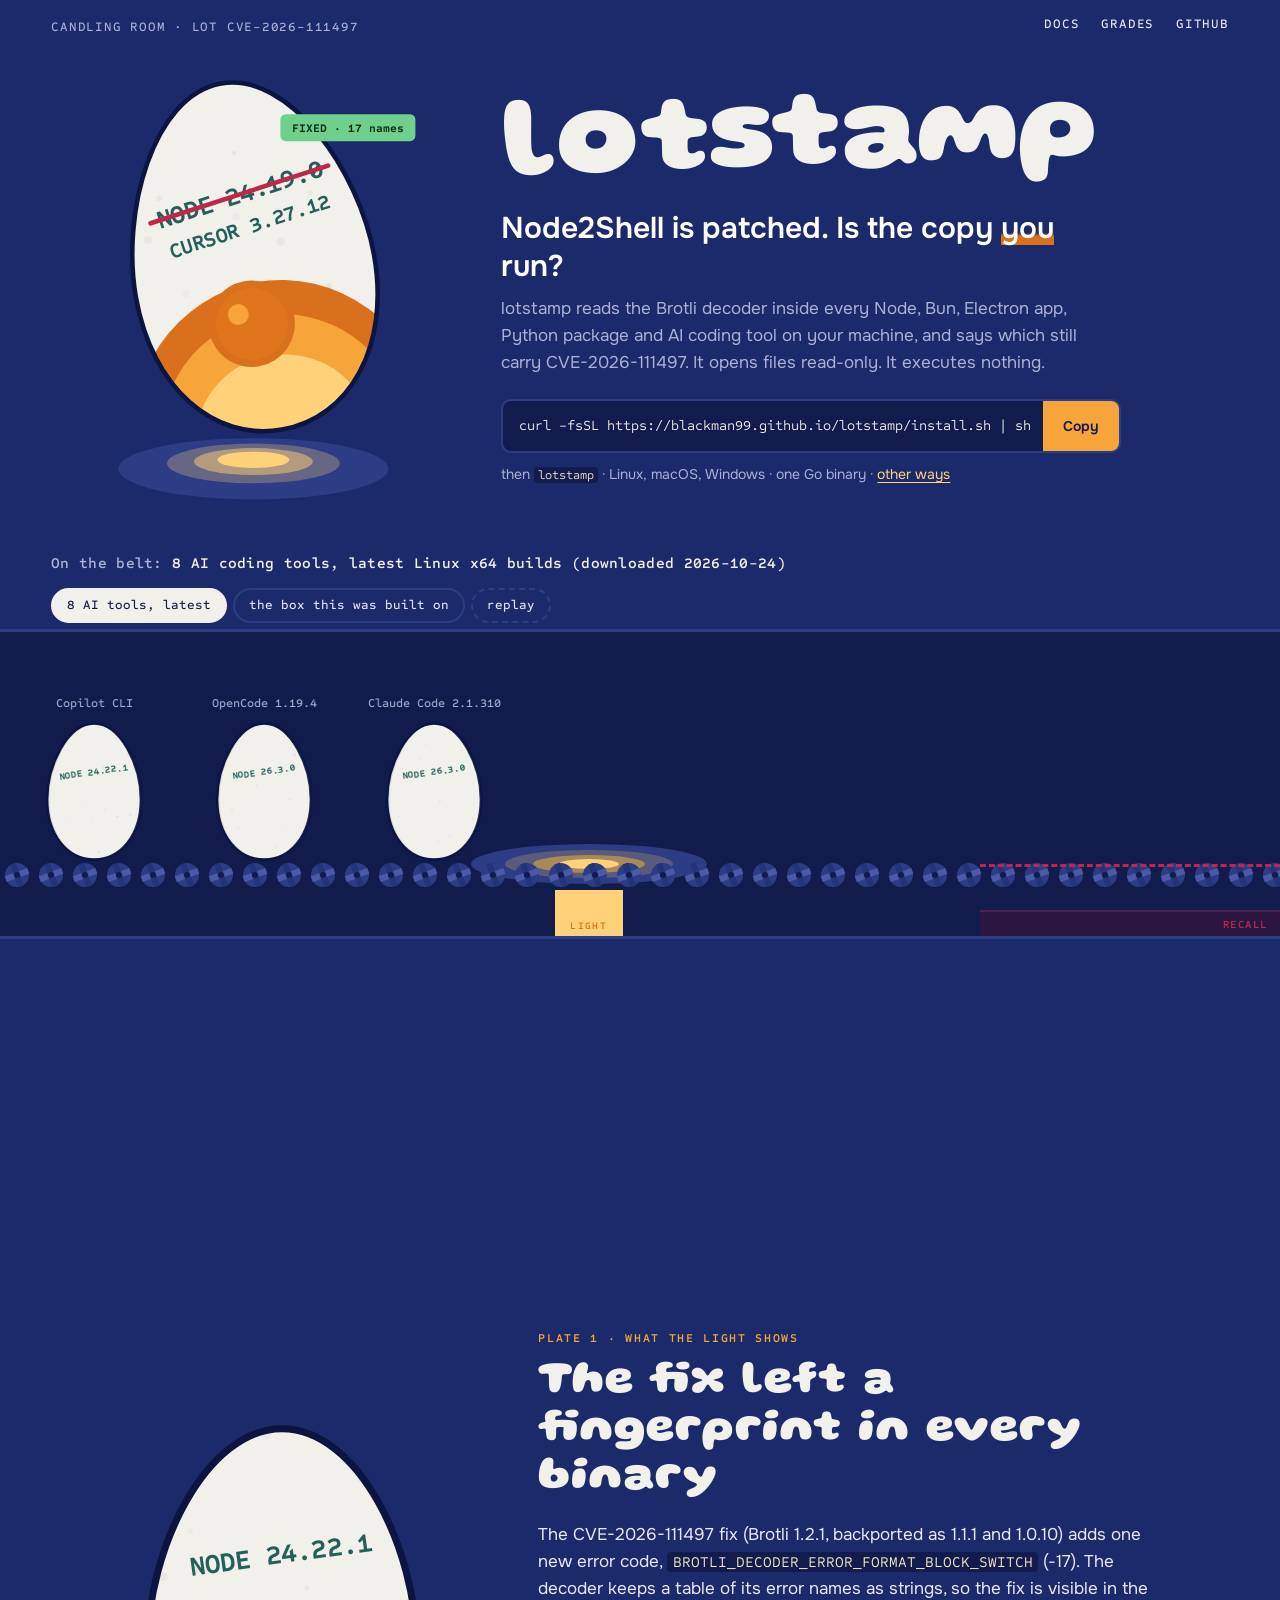
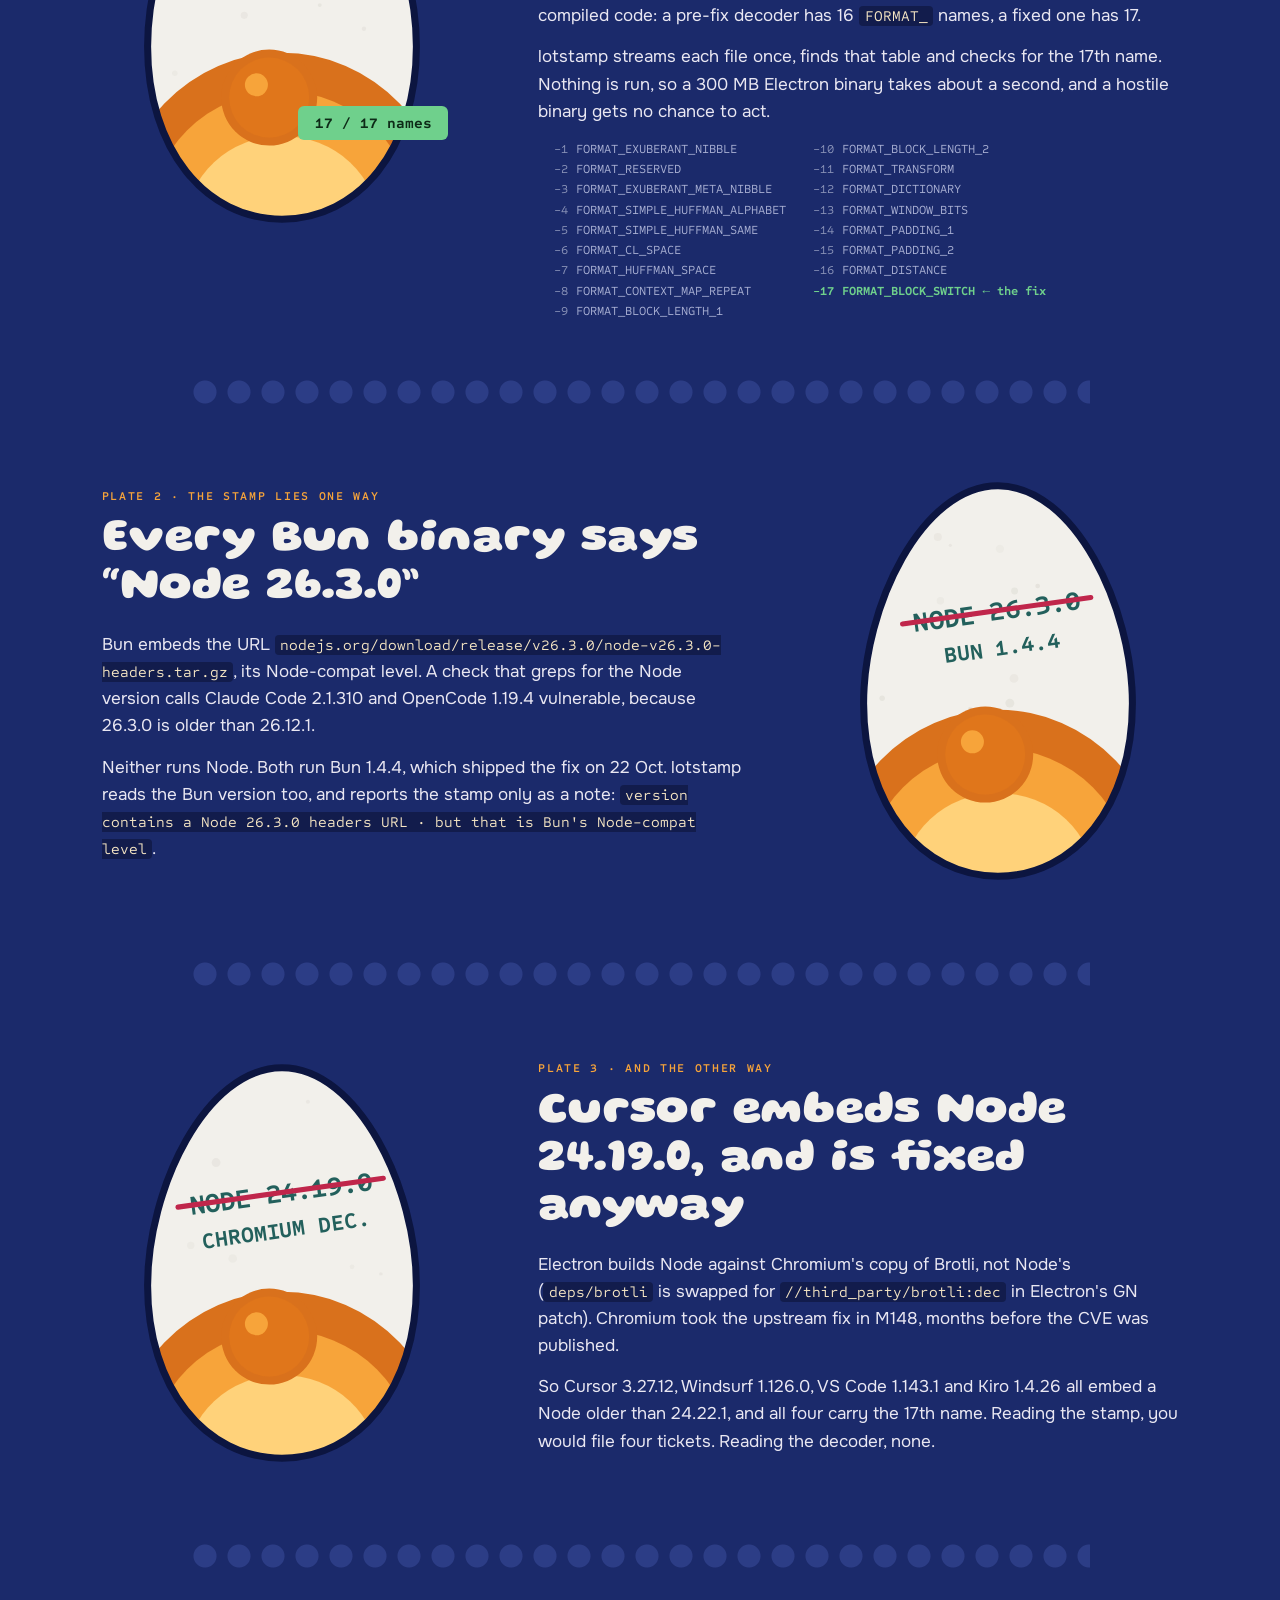
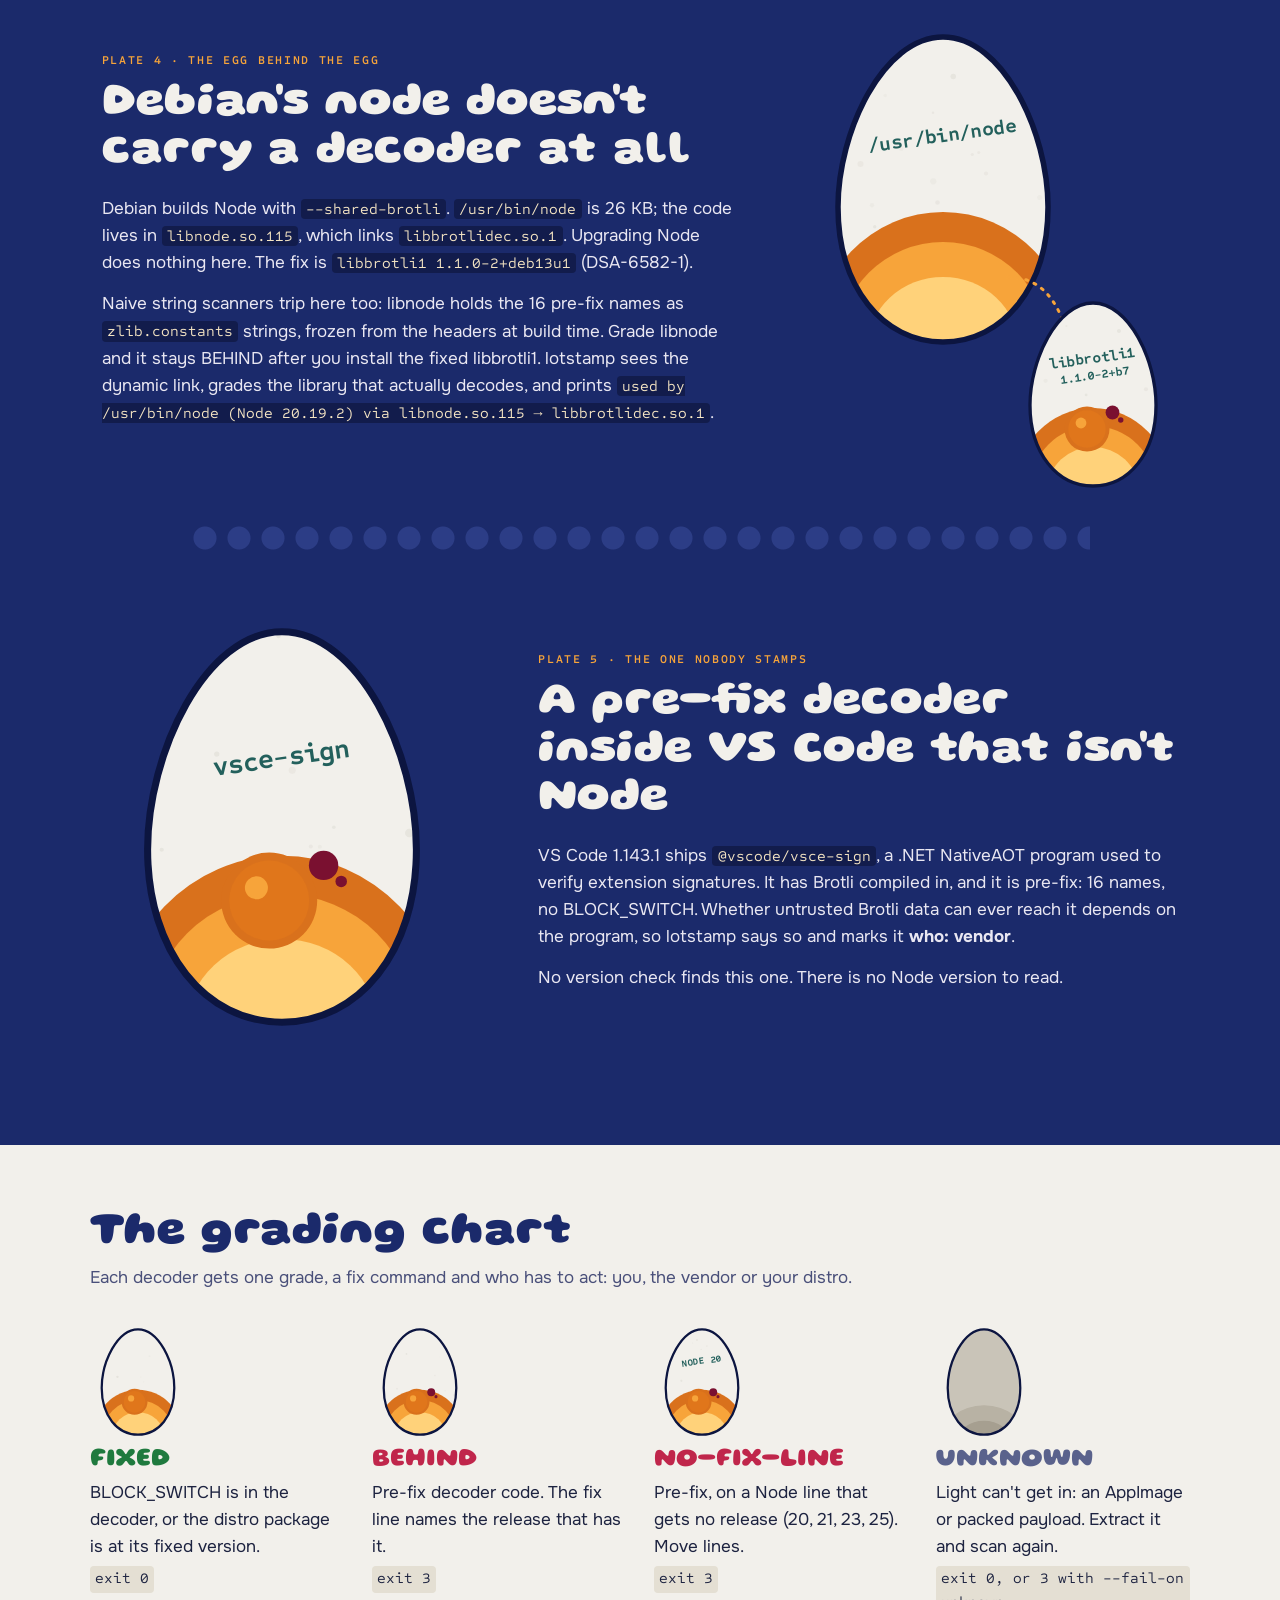
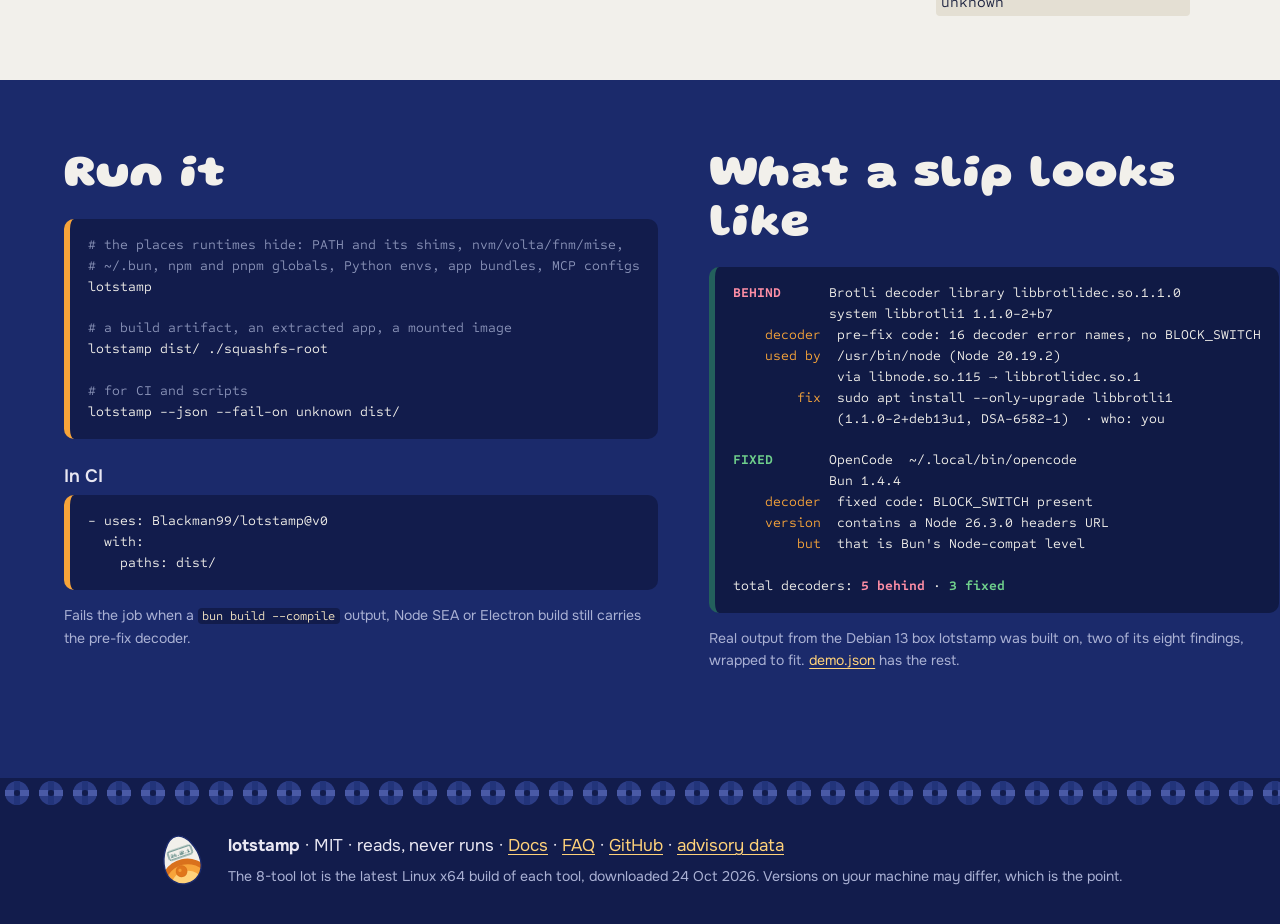
==== site/index.html @ 24ef2138 "site: candling landing with belt, plates and recall tray" ====
<!doctype html>
<html lang="en">
<head>
<meta charset="utf-8">
<meta name="viewport" content="width=device-width,initial-scale=1">
<title>lotstamp: which copy of the Brotli decoder still carries CVE-2026-111497?</title>
<meta name="description" content="A single Go binary that reads the Brotli decoder inside every Node, Bun, Electron app, Python package and AI coding tool on your machine and says which still carry CVE-2026-111497 (Node2Shell). It never executes them.">
<link rel="canonical" href="https://blackman99.github.io/lotstamp/">
<link rel="icon" href="img/favicon.svg" type="image/svg+xml">
<link rel="apple-touch-icon" href="img/logo-512.png">
<meta name="theme-color" content="#1b2a6b">
<meta property="og:type" content="website">
<meta property="og:site_name" content="lotstamp">
<meta property="og:title" content="lotstamp: version strings said 6 of 8 AI tools were exposed. The decoder said 0.">
<meta property="og:description" content="Reads the Brotli decoder inside every Node, Bun, Electron app and AI coding tool on your machine and tells you which still carry CVE-2026-111497. Executes nothing.">
<meta property="og:url" content="https://blackman99.github.io/lotstamp/">
<meta property="og:image" content="https://blackman99.github.io/lotstamp/og.png">
<meta property="og:image:width" content="1200">
<meta property="og:image:height" content="630">
<meta property="og:image:alt" content="Eggs on a candling belt. Each is stamped with a Node version; held over the light, the stamp NODE 24.19.0 turns out clean and a Bun 1.4.3 egg shows a blood spot.">
<meta name="twitter:card" content="summary_large_image">
<meta name="twitter:title" content="lotstamp: version strings said 6 of 8 AI tools were exposed. The decoder said 0.">
<meta name="twitter:description" content="Reads the Brotli decoder inside every runtime and AI coding tool on your machine. CVE-2026-111497, without executing anything.">
<meta name="twitter:image" content="https://blackman99.github.io/lotstamp/og.png">
<meta name="twitter:image:alt" content="Eggs on a candling belt, stamped with Node versions, graded by what the light shows inside.">
<link rel="preload" href="fonts/Gluten.woff2" as="font" type="font/woff2" crossorigin>
<link rel="preload" href="fonts/Onest.woff2" as="font" type="font/woff2" crossorigin>
<link rel="preload" href="fonts/SometypeMono.woff2" as="font" type="font/woff2" crossorigin>
<link rel="stylesheet" href="style.css">
</head>
<body>
<a class="skip" href="#main">Skip to content</a>

<header class="room">
  <div class="topbar">
    <span class="bay">Candling room · lot CVE-2026-111497</span>
    <nav aria-label="site"><a href="docs/">Docs</a><a href="#grades">Grades</a><a href="https://github.com/Blackman99/lotstamp">GitHub</a></nav>
  </div>

  <div class="hero">
    <div class="bigegg" aria-hidden="true">
      <svg viewBox="0 0 400 500" id="bigegg"></svg>
    </div>
    <div class="pitch">
      <h1><span class="sr">lotstamp</span><span aria-hidden="true">lotstamp</span></h1>
      <p class="say">Node2Shell is patched. Is the copy <em>you</em> run?</p>
      <p class="sub">lotstamp reads the Brotli decoder inside every Node, Bun, Electron app, Python package and AI coding tool on your machine, and says which still carry CVE-2026-111497. It opens files read-only. It executes nothing.</p>
      <div class="cmd"><code id="installcmd">curl -fsSL https://blackman99.github.io/lotstamp/install.sh | sh</code><button type="button" data-copy="installcmd">Copy</button></div>
      <p class="hint">then <code>lotstamp</code> · Linux, macOS, Windows · one Go binary · <a href="docs/#install">other ways</a></p>
    </div>
  </div>

  <section class="belt-wrap" aria-labelledby="belttitle">
    <div class="belt-head">
      <h2 id="belttitle" class="belt-title">On the belt: <span id="settitle">8 AI coding tools, latest Linux x64 builds</span></h2>
      <div class="switch" role="group" aria-label="which lot">
        <button type="button" data-set="tools" aria-pressed="true">8 AI tools, latest</button>
        <button type="button" data-set="box" aria-pressed="false">the box this was built on</button>
        <button type="button" id="replay" class="replay">replay</button>
      </div>
    </div>
    <div class="belt" id="belt">
      <svg class="halo" viewBox="0 0 240 60" aria-hidden="true"><ellipse cx="120" cy="40" rx="118" ry="20" fill="#2c3d86"/><ellipse cx="120" cy="40" rx="84" ry="14" fill="#5a5a7a"/><ellipse cx="120" cy="40" rx="56" ry="9" fill="#a88a5a"/><ellipse cx="120" cy="40" rx="30" ry="5" fill="#ffd27a"/></svg>
      <div class="eggs" id="eggs"></div>
      <svg class="rollers" id="rollers" aria-hidden="true"></svg>
      <div class="slot" aria-hidden="true"><span>light</span></div>
      <div class="tray" id="tray" aria-hidden="true"><span>recall</span></div>
    </div>
    <p class="tally" id="tally" aria-live="polite">&nbsp;</p>
    <ol class="ledger" id="ledger" aria-label="grading ledger"></ol>
  </section>
</header>

<main id="main">
<section class="chart" id="fingerprint">
  <div class="plate">
    <svg viewBox="0 0 360 440" class="plate-egg" data-egg="fixed-table" aria-hidden="true"></svg>
  </div>
  <div class="text">
    <p class="kicker">Plate 1 · what the light shows</p>
    <h2>The fix left a fingerprint in every binary</h2>
    <p>The CVE-2026-111497 fix (Brotli 1.2.1, backported as 1.1.1 and 1.0.10) adds one new error code, <code>BROTLI_DECODER_ERROR_FORMAT_BLOCK_SWITCH</code> (-17). The decoder keeps a table of its error names as strings, so the fix is visible in the compiled code: a pre-fix decoder has 16 <code>FORMAT_</code> names, a fixed one has 17.</p>
    <p>lotstamp streams each file once, finds that table and checks for the 17th name. Nothing is run, so a 300 MB Electron binary takes about a second, and a hostile binary gets no chance to act.</p>
    <table class="names" aria-label="decoder error names">
      <tbody id="names"></tbody>
    </table>
  </div>
</section>

<div class="divider" aria-hidden="true"></div>

<section class="chart flip" id="bun">
  <div class="plate">
    <svg viewBox="0 0 360 440" class="plate-egg" data-egg="bun" aria-hidden="true"></svg>
  </div>
  <div class="text">
    <p class="kicker">Plate 2 · the stamp lies one way</p>
    <h2>Every Bun binary says “Node 26.3.0”</h2>
    <p>Bun embeds the URL <code>nodejs.org/download/release/v26.3.0/node-v26.3.0-headers.tar.gz</code>, its Node-compat level. A check that greps for the Node version calls Claude Code 2.1.310 and OpenCode 1.19.4 vulnerable, because 26.3.0 is older than 26.12.1.</p>
    <p>Neither runs Node. Both run Bun 1.4.4, which shipped the fix on 22 Oct. lotstamp reads the Bun version too, and reports the stamp only as a note: <code>version contains a Node 26.3.0 headers URL · but that is Bun's Node-compat level</code>.</p>
  </div>
</section>

<div class="divider" aria-hidden="true"></div>

<section class="chart" id="electron">
  <div class="plate">
    <svg viewBox="0 0 360 440" class="plate-egg" data-egg="electron" aria-hidden="true"></svg>
  </div>
  <div class="text">
    <p class="kicker">Plate 3 · and the other way</p>
    <h2>Cursor embeds Node 24.19.0, and is fixed anyway</h2>
    <p>Electron builds Node against Chromium's copy of Brotli, not Node's (<code>deps/brotli</code> is swapped for <code>//third_party/brotli:dec</code> in Electron's GN patch). Chromium took the upstream fix in M148, months before the CVE was published.</p>
    <p>So Cursor 3.27.12, Windsurf 1.126.0, VS Code 1.143.1 and Kiro 1.4.26 all embed a Node older than 24.22.1, and all four carry the 17th name. Reading the stamp, you would file four tickets. Reading the decoder, none.</p>
  </div>
</section>

<div class="divider" aria-hidden="true"></div>

<section class="chart flip" id="shared">
  <div class="plate">
    <svg viewBox="0 0 360 440" class="plate-egg" data-egg="shared" aria-hidden="true"></svg>
  </div>
  <div class="text">
    <p class="kicker">Plate 4 · the egg behind the egg</p>
    <h2>Debian's node doesn't carry a decoder at all</h2>
    <p>Debian builds Node with <code>--shared-brotli</code>. <code>/usr/bin/node</code> is 26 KB; the code lives in <code>libnode.so.115</code>, which links <code>libbrotlidec.so.1</code>. Upgrading Node does nothing here. The fix is <code>libbrotli1 1.1.0-2+deb13u1</code> (DSA-6582-1).</p>
    <p>Naive string scanners trip here too: libnode holds the 16 pre-fix names as <code>zlib.constants</code> strings, frozen from the headers at build time. Grade libnode and it stays BEHIND after you install the fixed libbrotli1. lotstamp sees the dynamic link, grades the library that actually decodes, and prints <code>used by /usr/bin/node (Node 20.19.2) via libnode.so.115 → libbrotlidec.so.1</code>.</p>
  </div>
</section>

<div class="divider" aria-hidden="true"></div>

<section class="chart" id="vendor">
  <div class="plate">
    <svg viewBox="0 0 360 440" class="plate-egg" data-egg="vendor" aria-hidden="true"></svg>
  </div>
  <div class="text">
    <p class="kicker">Plate 5 · the one nobody stamps</p>
    <h2>A pre-fix decoder inside VS Code that isn't Node</h2>
    <p>VS Code 1.143.1 ships <code>@vscode/vsce-sign</code>, a .NET NativeAOT program used to verify extension signatures. It has Brotli compiled in, and it is pre-fix: 16 names, no BLOCK_SWITCH. Whether untrusted Brotli data can ever reach it depends on the program, so lotstamp says so and marks it <b>who: vendor</b>.</p>
    <p>No version check finds this one. There is no Node version to read.</p>
  </div>
</section>

<section class="grades" id="grades" aria-labelledby="gradestitle">
  <h2 id="gradestitle">The grading chart</h2>
  <p class="grades-sub">Each decoder gets one grade, a fix command and who has to act: you, the vendor or your distro.</p>
  <ul class="gradelist">
    <li><svg viewBox="0 0 120 150" data-mini="FIXED" aria-hidden="true"></svg><b class="g g-fixed">FIXED</b><span>BLOCK_SWITCH is in the decoder, or the distro package is at its fixed version.</span><code>exit 0</code></li>
    <li><svg viewBox="0 0 120 150" data-mini="BEHIND" aria-hidden="true"></svg><b class="g g-behind">BEHIND</b><span>Pre-fix decoder code. The fix line names the release that has it.</span><code>exit 3</code></li>
    <li><svg viewBox="0 0 120 150" data-mini="NO-FIX-LINE" aria-hidden="true"></svg><b class="g g-behind">NO-FIX-LINE</b><span>Pre-fix, on a Node line that gets no release (20, 21, 23, 25). Move lines.</span><code>exit 3</code></li>
    <li><svg viewBox="0 0 120 150" data-mini="UNKNOWN" aria-hidden="true"></svg><b class="g g-unknown">UNKNOWN</b><span>Light can't get in: an AppImage or packed payload. Extract it and scan again.</span><code>exit 0, or 3 with --fail-on unknown</code></li>
  </ul>
</section>

<section class="run" id="run" aria-labelledby="runtitle">
  <div class="runcol">
    <h2 id="runtitle">Run it</h2>
    <pre class="slipcode"><code><span class="c"># the places runtimes hide: PATH and its shims, nvm/volta/fnm/mise,
# ~/.bun, npm and pnpm globals, Python envs, app bundles, MCP configs</span>
lotstamp

<span class="c"># a build artifact, an extracted app, a mounted image</span>
lotstamp dist/ ./squashfs-root

<span class="c"># for CI and scripts</span>
lotstamp --json --fail-on unknown dist/</code></pre>
    <h3>In CI</h3>
    <pre class="slipcode"><code>- uses: Blackman99/lotstamp@v0
  with:
    paths: dist/</code></pre>
    <p class="small">Fails the job when a <code>bun build --compile</code> output, Node SEA or Electron build still carries the pre-fix decoder.</p>
  </div>
  <div class="runcol">
    <h2>What a slip looks like</h2>
<pre class="out" aria-label="lotstamp output on the build box"><code><span class="o-b">BEHIND</span>      Brotli decoder library libbrotlidec.so.1.1.0
            system libbrotli1 1.1.0-2+b7
    <span class="o-k">decoder</span>  pre-fix code: 16 decoder error names, no BLOCK_SWITCH
    <span class="o-k">used by</span>  /usr/bin/node (Node 20.19.2)
             via libnode.so.115 → libbrotlidec.so.1
        <span class="o-k">fix</span>  sudo apt install --only-upgrade libbrotli1
             (1.1.0-2+deb13u1, DSA-6582-1)  · who: you

<span class="o-f">FIXED</span>       OpenCode  ~/.local/bin/opencode
            Bun 1.4.4
    <span class="o-k">decoder</span>  fixed code: BLOCK_SWITCH present
    <span class="o-k">version</span>  contains a Node 26.3.0 headers URL
        <span class="o-k">but</span>  that is Bun's Node-compat level

total decoders: <span class="o-b">5 behind</span> · <span class="o-f">3 fixed</span></code></pre>
    <p class="small">Real output from the Debian 13 box lotstamp was built on, two of its eight findings, wrapped to fit. <a href="demo.json">demo.json</a> has the rest.</p>
  </div>
</section>
</main>

<footer class="foot">
  <svg class="foot-rollers" id="footrollers" aria-hidden="true"></svg>
  <div class="foot-in">
    <img src="img/logo.svg" alt="" width="56" height="56">
    <p><b>lotstamp</b> · MIT · reads, never runs · <a href="docs/">Docs</a> · <a href="docs/#faq">FAQ</a> · <a href="https://github.com/Blackman99/lotstamp">GitHub</a> · <a href="https://github.com/Blackman99/lotstamp/blob/main/internal/advisory/CVE-2026-111497.json">advisory data</a></p>
    <p class="small">The 8-tool lot is the latest Linux x64 build of each tool, downloaded 24 Oct 2026. Versions on your machine may differ, which is the point.</p>
  </div>
</footer>
<script src="app.js" defer></script>
</body>
</html>
---- site/style.css ----
@font-face{font-family:"Gluten";src:url(fonts/Gluten.woff2) format("woff2");font-weight:100 900;font-display:swap}
@font-face{font-family:"Onest";src:url(fonts/Onest.woff2) format("woff2");font-weight:100 900;font-display:swap}
@font-face{font-family:"Sometype Mono";src:url(fonts/SometypeMono.woff2) format("woff2");font-weight:400 700;font-display:swap}
:root{
  --room:#1b2a6b;--deep:#121c4c;--lift:#2c3d86;--shell:#f2f0eb;
  --l1:#ffd27a;--l2:#f7a43a;--l3:#d9711c;--yolk:#e0761b;--blood:#7a1030;
  --ink:#23605c;--fixed:#6fd08c;--behind:#c0264b;--unknown:#8a93b8;
  --text:#e9e7f2;--muted:#aab1d4;
  --mono:"Sometype Mono",ui-monospace,monospace;--body:"Onest",system-ui,sans-serif;--show:"Gluten",cursive;
}
*{box-sizing:border-box}
html{scroll-behavior:smooth}
body{margin:0;background:var(--room);color:var(--text);font:400 17px/1.6 var(--body);-webkit-font-smoothing:antialiased}
a{color:var(--l1);text-underline-offset:3px}
a:hover{color:#fff}
:focus-visible{outline:3px solid var(--l1);outline-offset:3px}
code{font-family:var(--mono);font-size:.88em;background:var(--deep);padding:.08em .35em;border-radius:4px;color:#f6e6c4}
.skip{position:absolute;left:-999px;top:8px;background:var(--l1);color:var(--deep);padding:8px 12px;z-index:9}
.skip:focus{left:8px}
.sr{position:absolute;width:1px;height:1px;overflow:hidden;clip:rect(0 0 0 0)}

/* top */
.topbar{display:flex;justify-content:space-between;align-items:center;padding:18px clamp(18px,4vw,56px);font:500 13px/1 var(--mono);letter-spacing:.06em;text-transform:uppercase;color:var(--muted)}
.topbar nav{display:flex;gap:22px}
.topbar nav a{color:var(--text);text-decoration:none;border-bottom:2px solid transparent;padding-bottom:3px}
.topbar nav a:hover{border-color:var(--l2)}

/* hero */
.hero{display:grid;grid-template-columns:minmax(260px,40vh) 1fr;gap:clamp(24px,5vw,80px);align-items:center;padding:8px clamp(18px,6vw,96px) 12px;max-width:1280px;margin:0 auto}
.bigegg svg{width:100%;height:auto;display:block;overflow:visible}
.pitch h1{margin:0;font:800 clamp(64px,9vw,128px)/.9 var(--show);color:var(--shell);letter-spacing:-.01em}
.pitch h1 span[aria-hidden]{display:inline-block;transform:rotate(-2deg)}
.say{font:600 clamp(22px,2.4vw,30px)/1.25 var(--body);margin:18px 0 10px;color:#fff;max-width:28ch}
.say em{font-style:normal;background:linear-gradient(transparent 62%,var(--l3) 72%,var(--l3) 94%,transparent 94%)}
.sub{color:var(--muted);max-width:56ch;margin:0 0 22px}
.cmd{display:flex;align-items:stretch;max-width:620px;background:var(--deep);border-radius:10px;overflow:hidden;border:2px solid var(--lift)}
.cmd code{flex:1;min-width:0;padding:14px 16px;background:none;font-size:14px;white-space:nowrap;overflow-x:auto;color:var(--shell)}
.cmd button{font:600 14px var(--body);border:0;background:var(--l2);color:var(--deep);padding:0 20px;cursor:pointer}
.cmd button:hover{background:var(--l1)}
.hint{font-size:14px;color:var(--muted);margin:10px 0 0}

/* belt */
.belt-wrap{padding:30px 0 8px}
.belt-head{display:flex;flex-wrap:wrap;justify-content:space-between;align-items:end;gap:14px;padding:0 clamp(18px,4vw,56px) 6px}
.belt-title{font:600 15px/1.3 var(--mono);margin:0;color:var(--muted);letter-spacing:.02em}
.belt-title span{color:var(--shell)}
.switch{display:flex;gap:6px;flex-wrap:wrap}
.switch button{font:500 13px/1 var(--mono);color:var(--text);background:transparent;border:2px solid var(--lift);border-radius:999px;padding:9px 14px;cursor:pointer}
.switch button[aria-pressed=true]{background:var(--shell);color:var(--deep);border-color:var(--shell)}
.switch .replay{border-style:dashed}
.belt{--slot:46%;position:relative;height:310px;background:var(--deep);overflow:hidden;border-top:3px solid var(--lift);border-bottom:3px solid var(--lift)}
.slot{position:absolute;left:calc(var(--slot) - 34px);width:68px;bottom:0;height:46px;background:var(--l1);display:flex;align-items:end;justify-content:center}
.slot span{font:600 10px/1 var(--mono);text-transform:uppercase;letter-spacing:.14em;color:var(--l3);padding-bottom:5px}
.halo{position:absolute;left:calc(var(--slot) - 120px);width:240px;height:60px;bottom:52px}
.rollers{position:absolute;left:0;right:0;bottom:46px;height:30px;width:100%}
.eggs{position:absolute;inset:0 0 72px 0}
.egg{position:absolute;bottom:0;left:0;width:112px;height:145px;cursor:pointer;will-change:transform;background:none;border:0;padding:0}
.egg svg{width:100%;height:100%;overflow:visible;display:block}
.egg .tag{position:absolute;left:50%;top:-52px;transform:translateX(-50%);font:600 11px/1 var(--mono);white-space:nowrap;padding:5px 7px;border-radius:5px;opacity:0;transition:opacity .3s}
.egg.graded .tag{opacity:1}
.egg .tag.FIXED{background:var(--fixed);color:#0d2a17}
.egg .tag.BEHIND,.egg .tag.NO-FIX-LINE{background:var(--behind);color:#fff}
.egg .tag.UNKNOWN{background:var(--unknown);color:var(--deep)}
.egg .who{position:absolute;left:50%;top:-22px;transform:translateX(-50%);font:500 12px/1 var(--mono);white-space:nowrap;color:var(--muted)}
.tray{position:absolute;right:0;bottom:0;width:min(30vw,300px);height:72px;border-top:3px dashed var(--behind);display:flex;align-items:end;justify-content:flex-end;padding:0 12px 6px;pointer-events:none}
.tray::after{content:"";position:absolute;left:0;right:0;bottom:0;height:24px;background:#2a1640;border-top:2px solid #4a2350}
.tray{z-index:2}
.tray span{position:relative;z-index:1}
.egg.recalled .tag,.egg.recalled .who{opacity:0}
.tray span{font:600 11px/1 var(--mono);color:var(--behind);text-transform:uppercase;letter-spacing:.14em}
.slipcard{position:absolute;z-index:5;width:min(360px,86vw);background:var(--shell);color:#222;border-radius:8px;padding:12px 14px;font:13px/1.45 var(--body);pointer-events:none;box-shadow:0 0 0 3px var(--deep)}
.slipcard b{font-family:var(--mono)}
.slipcard code{background:#e4dfd3;color:#222;word-break:break-all}
.tally{text-align:center;font:600 clamp(16px,1.8vw,21px)/1.4 var(--body);margin:18px 18px 4px;min-height:1.4em}
.tally .n{font:800 1.5em/1 var(--show);color:var(--l1)}
.tally .n.ok{color:var(--fixed)}
.ledger{list-style:none;margin:10px auto 0;padding:0 clamp(18px,4vw,56px);display:grid;grid-template-columns:repeat(auto-fill,minmax(200px,1fr));gap:10px;max-width:1400px}
.ledger li{background:var(--lift);border-radius:8px;padding:10px 12px;font-size:13px;line-height:1.4;opacity:0;transform:translateY(8px);transition:opacity .35s,transform .35s}
.ledger li.on{opacity:1;transform:none}
.ledger .nm{font-weight:600;color:#fff;display:block}
.ledger .st{font-family:var(--mono);color:var(--muted)}
.ledger .st s{text-decoration-color:var(--behind);text-decoration-thickness:2px}
.ledger .gr{font:600 12px var(--mono)}
.ledger .gr.FIXED{color:var(--fixed)}.ledger .gr.BEHIND,.ledger .gr.NO-FIX-LINE{color:#ff8fa6}

/* plates */
main{padding-top:40px}
.chart{display:grid;grid-template-columns:minmax(220px,360px) minmax(0,640px);gap:clamp(24px,6vw,96px);justify-content:center;align-items:center;padding:56px clamp(18px,5vw,64px)}
.chart.flip{grid-template-columns:minmax(0,640px) minmax(220px,360px)}
.chart.flip .plate{order:2}
.plate svg{width:100%;height:auto;display:block;overflow:visible}
.kicker{font:600 12px/1 var(--mono);letter-spacing:.14em;text-transform:uppercase;color:var(--l2);margin:0 0 12px}
.chart h2,.grades h2,.run h2{font:800 clamp(30px,3.6vw,46px)/1.05 var(--show);color:var(--shell);margin:0 0 18px}
.chart h2 code{font-size:.62em;background:var(--deep);vertical-align:.12em}
.chart p{margin:0 0 14px;max-width:62ch}
.names{border-collapse:collapse;font:12.5px/1.3 var(--mono);margin-top:10px}
.names tbody{display:grid;grid-template-rows:repeat(9,auto);grid-auto-flow:column;column-gap:18px}
.names tr{display:flex;gap:8px}
.names td{display:block}
.names td:first-child{min-width:2.4em}
.names td{padding:2px 0;color:var(--muted)}
.names td:first-child{color:var(--unknown);text-align:right}
.names tr.new td{color:var(--fixed);font-weight:700}
.divider{height:30px;margin:0 auto;max-width:900px;background:radial-gradient(circle at 15px 15px,var(--lift) 11px,transparent 12px) 0 0/34px 30px repeat-x}

/* grades */
.grades{background:var(--shell);color:#1d2340;padding:64px clamp(18px,5vw,64px);margin-top:40px}
.grades h2{color:var(--room);text-align:left;max-width:1100px;margin:0 auto 6px}
.grades-sub{max-width:1100px;margin:0 auto 30px;color:#4a507a}
.gradelist{list-style:none;padding:0;margin:0 auto;max-width:1100px;display:grid;grid-template-columns:repeat(4,1fr);gap:28px}
.gradelist li{display:flex;flex-direction:column;gap:6px}
.gradelist svg{width:96px;height:120px}
.g{font:800 26px/1 var(--show)}
.g-fixed{color:#1f7a3e}.g-behind{color:var(--behind)}.g-unknown{color:#5a628c}
.gradelist code{background:#e4dfd3;color:#1d2340;align-self:flex-start}

/* run */
.run{display:grid;grid-template-columns:1fr 1fr;gap:clamp(24px,4vw,64px);padding:72px clamp(18px,5vw,64px);max-width:1280px;margin:0 auto}
.run h3{font:600 18px var(--body);margin:26px 0 8px}
.slipcode,.out{background:var(--deep);border-radius:10px;padding:16px 18px;overflow-x:auto;font:13.5px/1.55 var(--mono);margin:0;border-left:6px solid var(--l2)}
.slipcode code,.out code{background:none;padding:0;color:var(--shell);font-size:inherit}
.out{border-left-color:var(--ink);background:#101a45}
.c{color:var(--unknown)}
.o-b{color:#ff8fa6;font-weight:700}.o-f{color:var(--fixed);font-weight:700}.o-k{color:var(--l2)}
.small{font-size:14px;color:var(--muted)}

/* foot */
.foot{background:var(--deep);padding:0 0 36px;margin-top:20px}
.foot-rollers{display:block;width:100%;height:30px}
.foot-in{max-width:1100px;margin:0 auto;padding:24px clamp(18px,5vw,64px) 0;display:grid;grid-template-columns:auto 1fr;gap:4px 18px;align-items:center}
.foot-in img{grid-row:span 2}
.foot-in p{margin:0}

@media (max-width:860px){
  .hero{grid-template-columns:minmax(0,1fr);text-align:left}
  .pitch{min-width:0}
  .bigegg{width:min(56vw,250px);margin:0 auto -10px}
  .chart,.chart.flip{grid-template-columns:1fr}
  .chart .plate,.chart.flip .plate{order:0;width:min(60vw,260px);margin:0 auto}
  .gradelist{grid-template-columns:1fr 1fr}
  .run{grid-template-columns:1fr}
  .belt{height:250px}
  .egg{width:78px;height:100px}
  .ledger{grid-template-columns:1fr 1fr}
  .topbar .bay{display:none}
}
@media (max-width:520px){
  body{font-size:16px}
  .gradelist{grid-template-columns:1fr}
  .gradelist li{display:grid;grid-template-columns:72px 1fr;gap:4px 14px;align-items:start}
  .gradelist svg{width:72px;height:90px;grid-row:span 3}
  .ledger{grid-template-columns:1fr}
  .cmd code{font-size:12px}
  .tray{width:38vw}
}
@media (prefers-reduced-motion:reduce){
  html{scroll-behavior:auto}
  .ledger li,.egg .tag{transition:none}
}
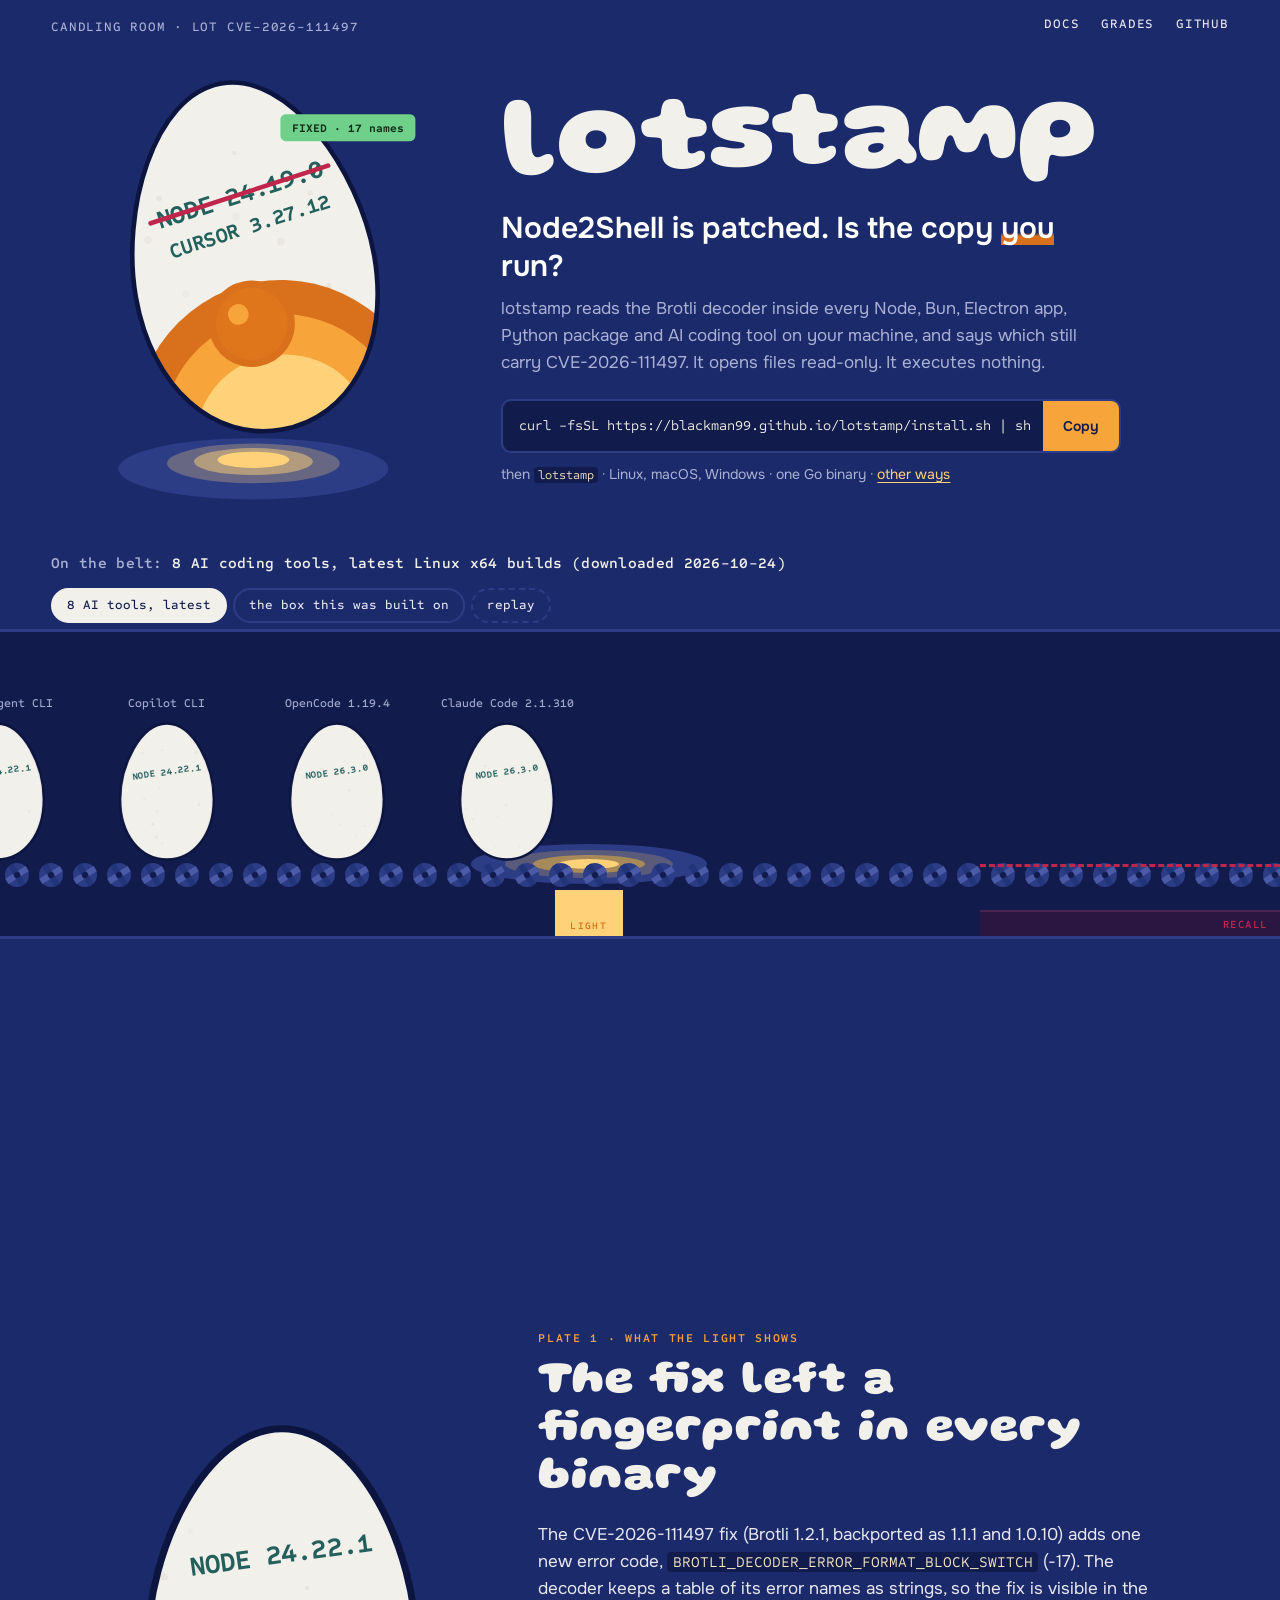
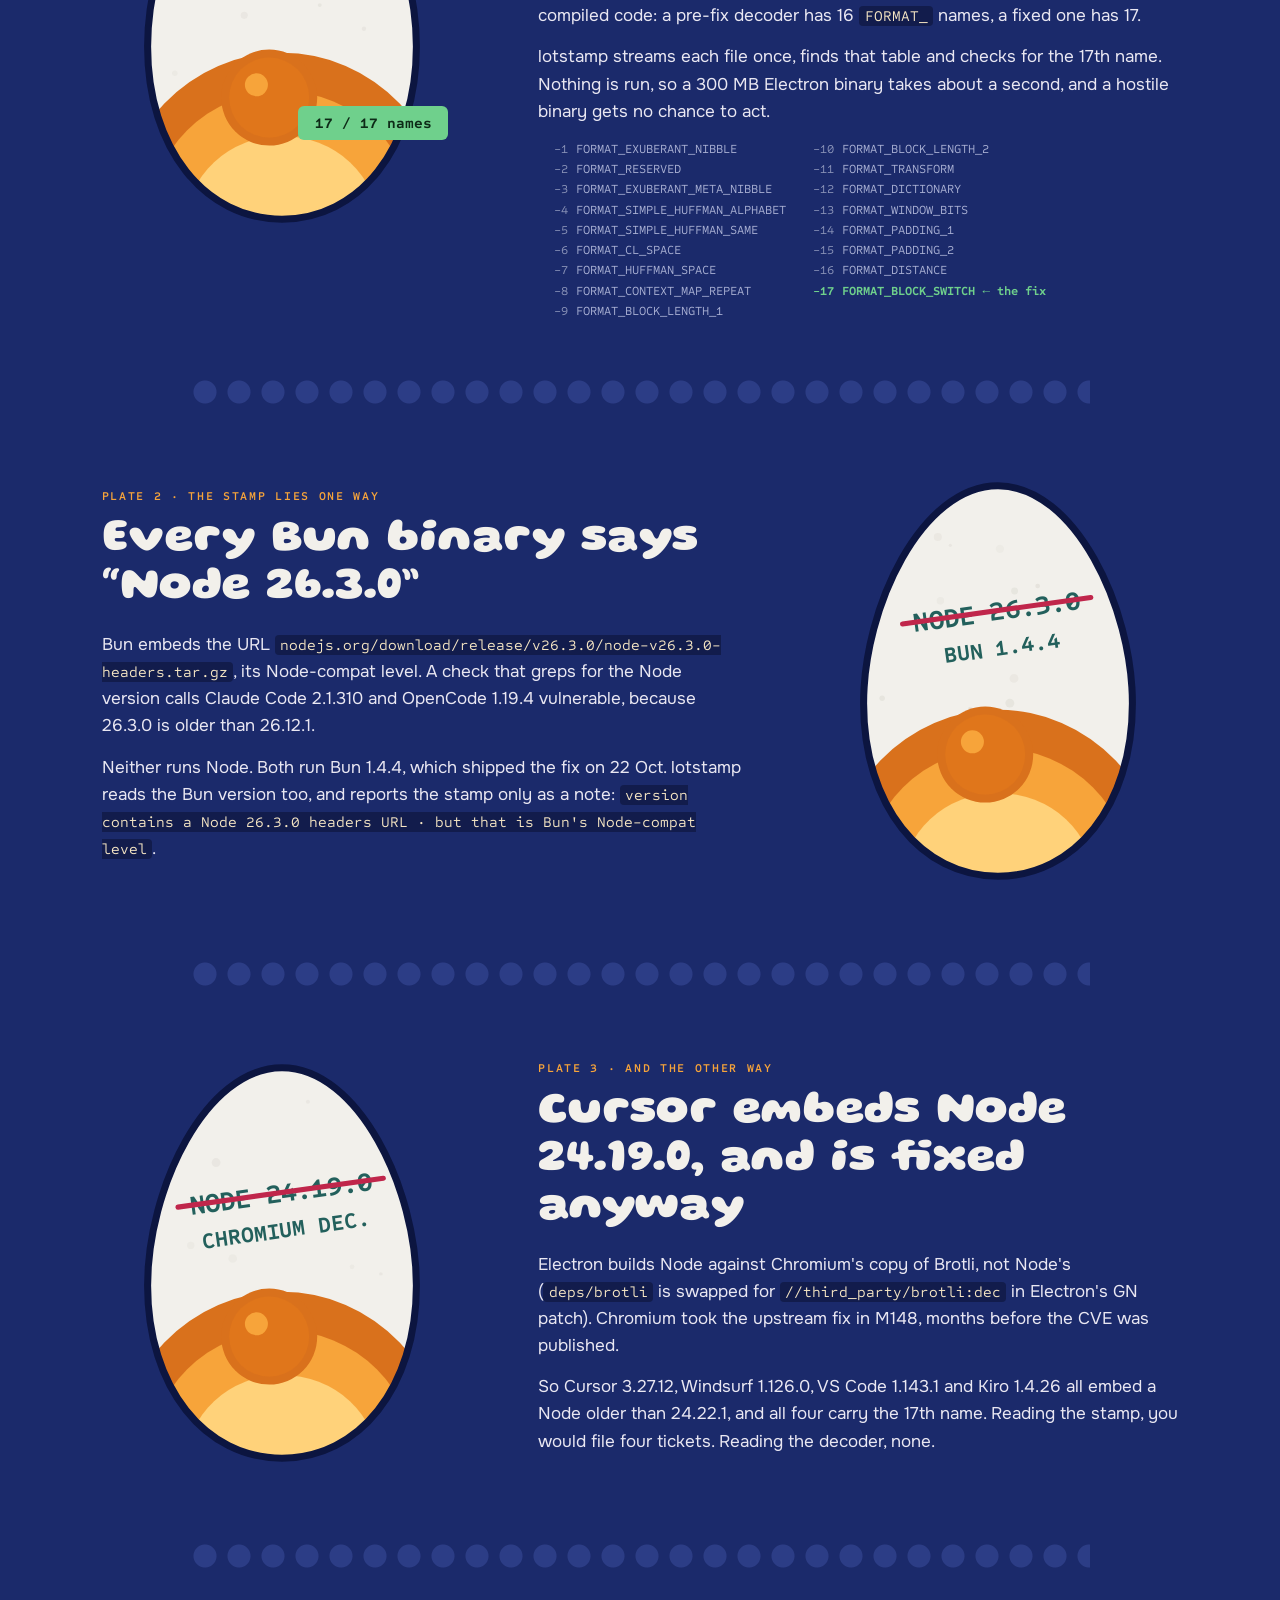
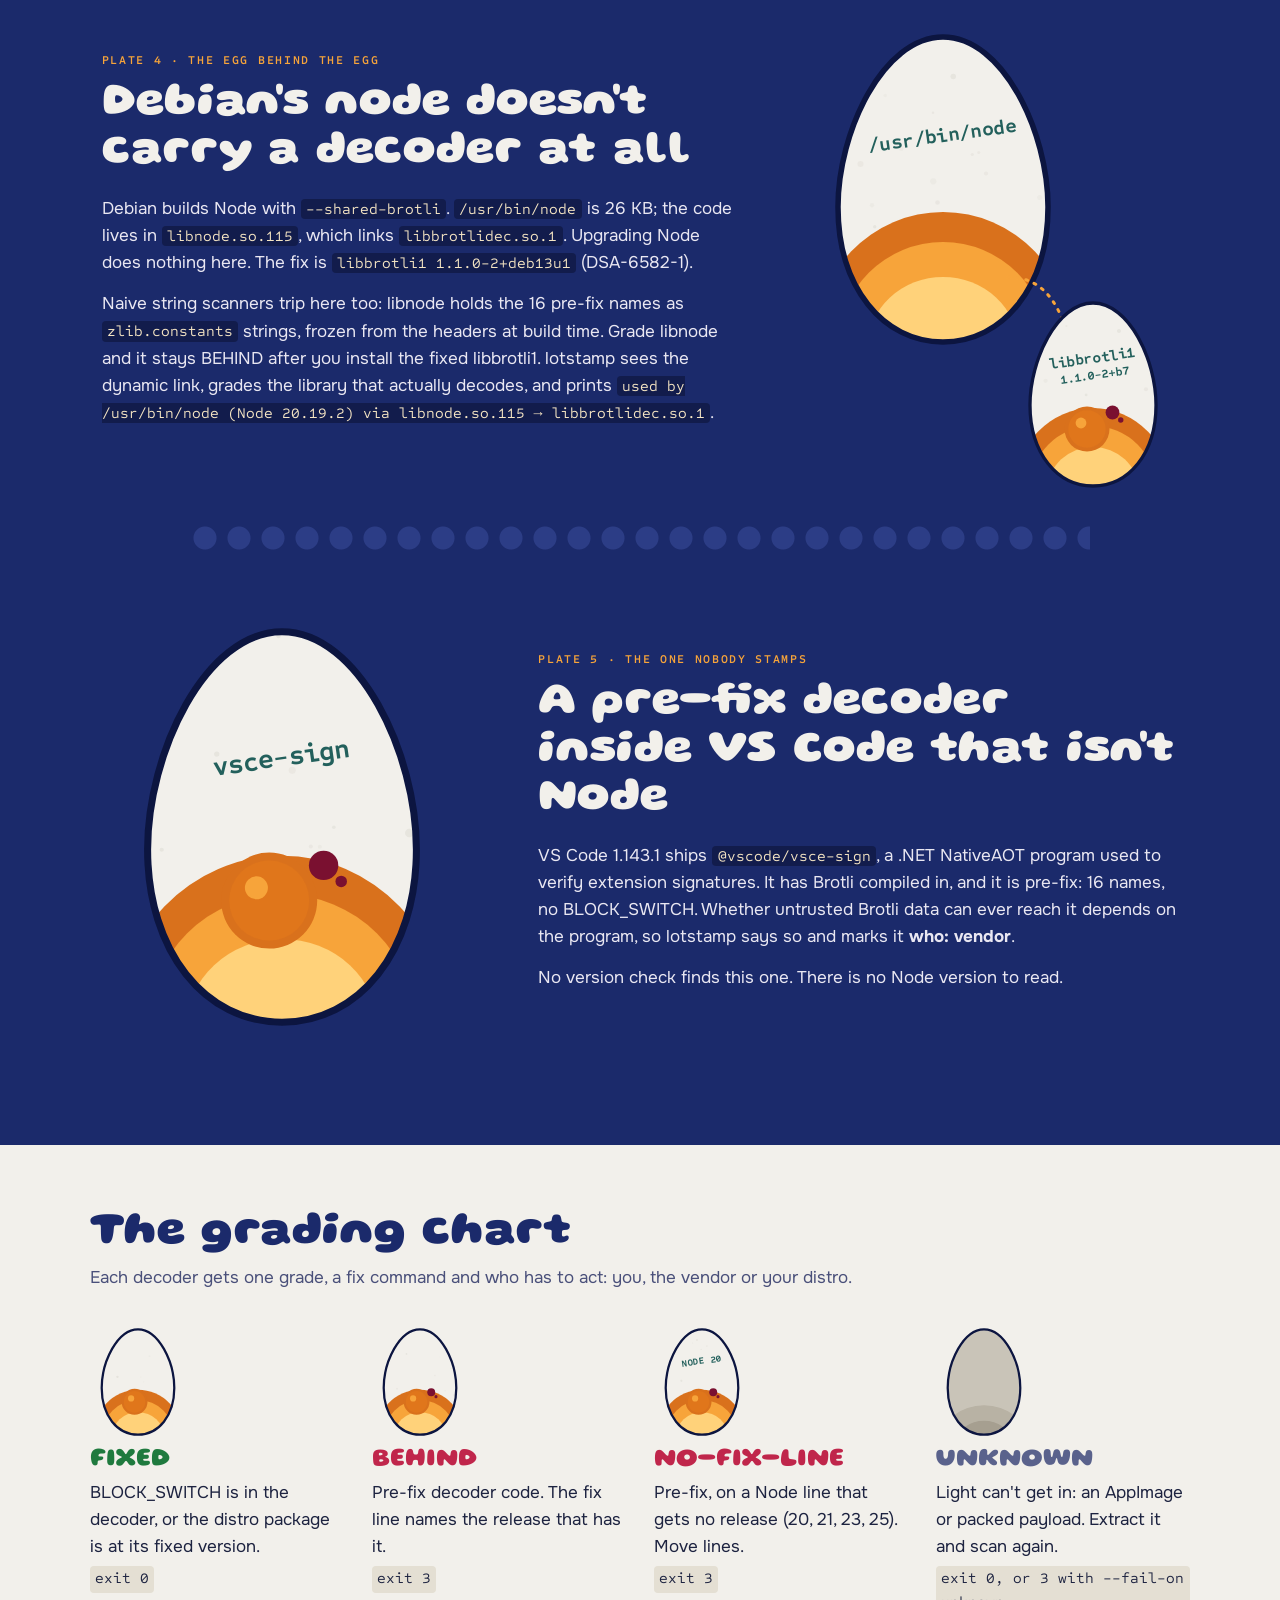
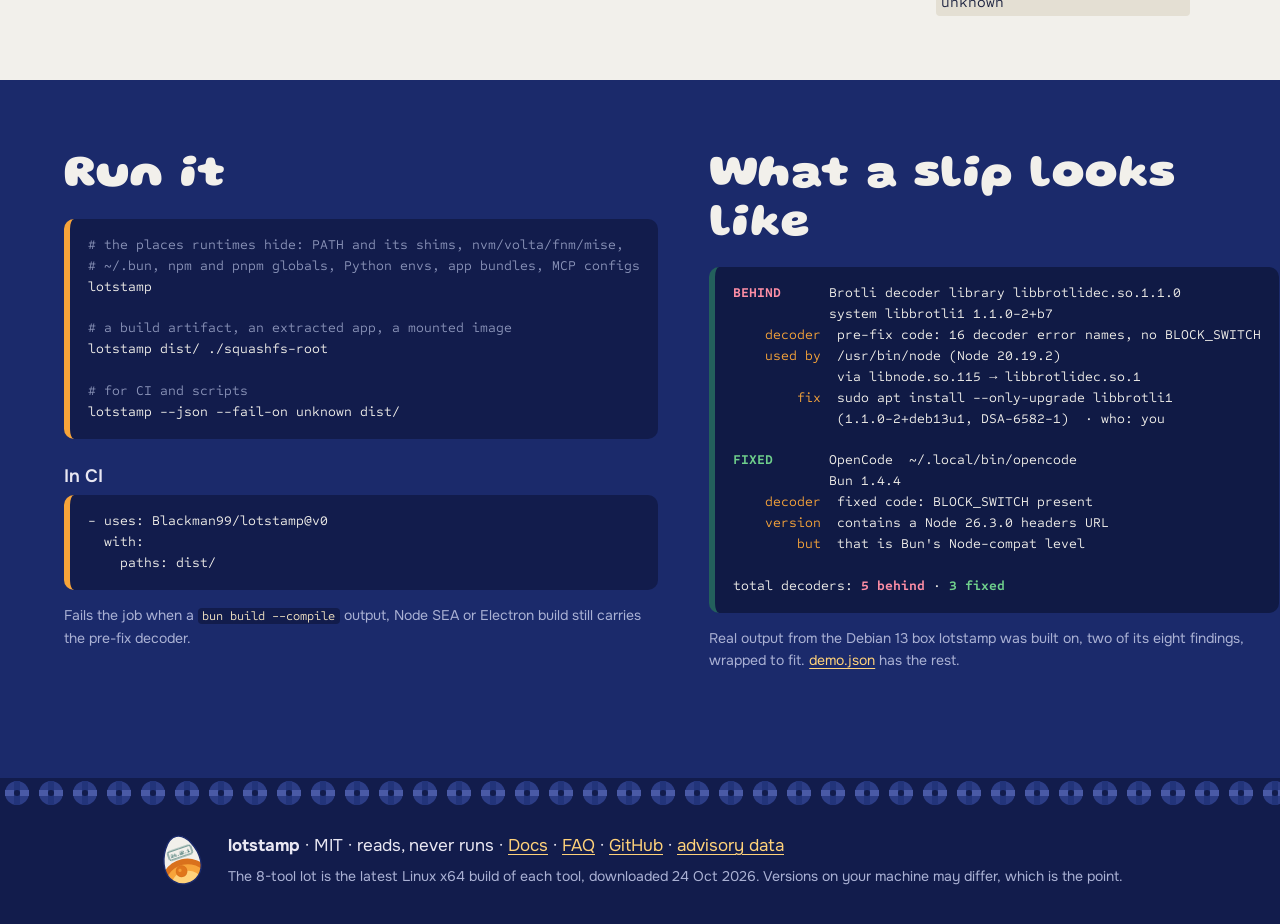
==== commit e6f86f93: "docs: the grading manual (install, usage, Action, flags, grades, JSON, how, FAQ)" ====
--- a/site/index.html
+++ b/site/index.html
@@ -17,7 +17,7 @@
 <meta property="og:image" content="https://blackman99.github.io/lotstamp/og.png">
 <meta property="og:image:width" content="1200">
 <meta property="og:image:height" content="630">
-<meta property="og:image:alt" content="Eggs on a candling belt. Each is stamped with a Node version; held over the light, the stamp NODE 24.19.0 turns out clean and a Bun 1.4.3 egg shows a blood spot.">
+<meta property="og:image:alt" content="Eggs on a candling belt. Each is stamped with a Node version; held over the light, the stamp NODE 24.19.0 turns out clean and a Bun 1.4.2 egg shows a blood spot.">
 <meta name="twitter:card" content="summary_large_image">
 <meta name="twitter:title" content="lotstamp: version strings said 6 of 8 AI tools were exposed. The decoder said 0.">
 <meta name="twitter:description" content="Reads the Brotli decoder inside every runtime and AI coding tool on your machine. CVE-2026-111497, without executing anything.">
